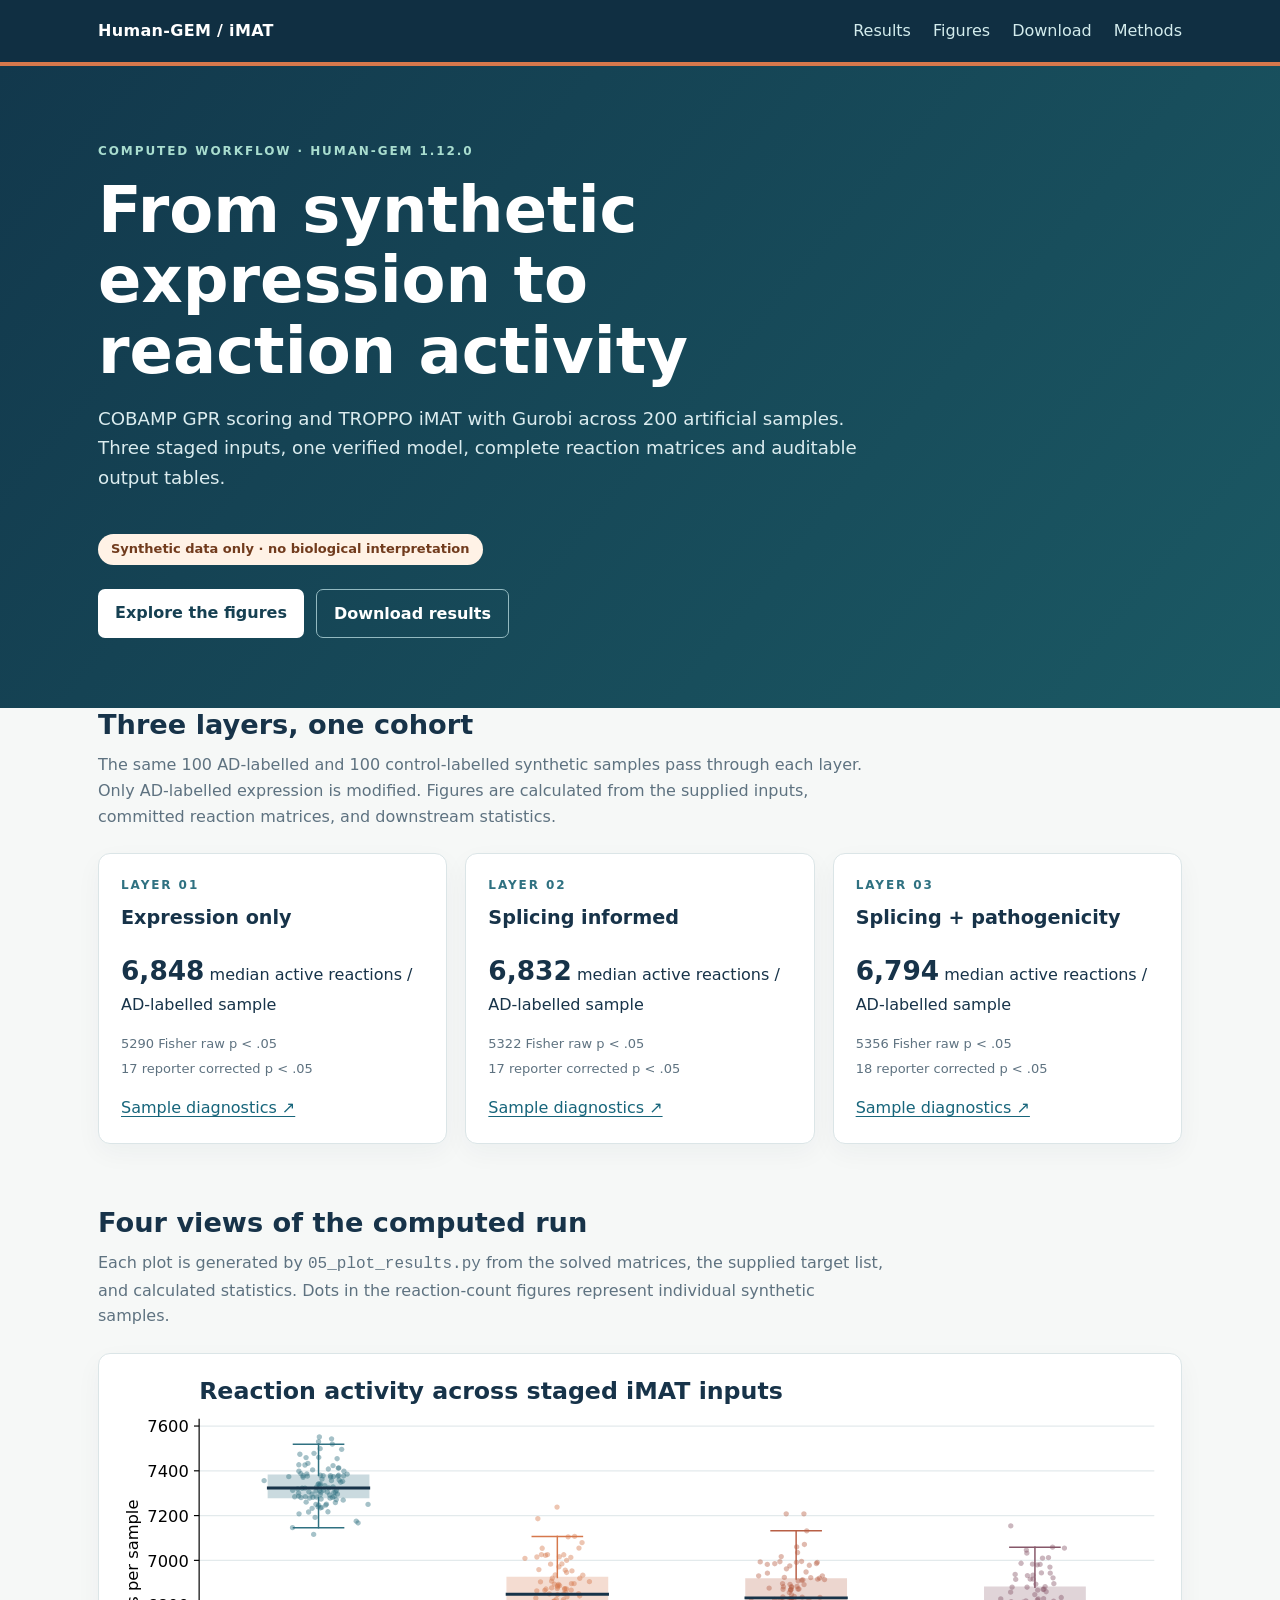
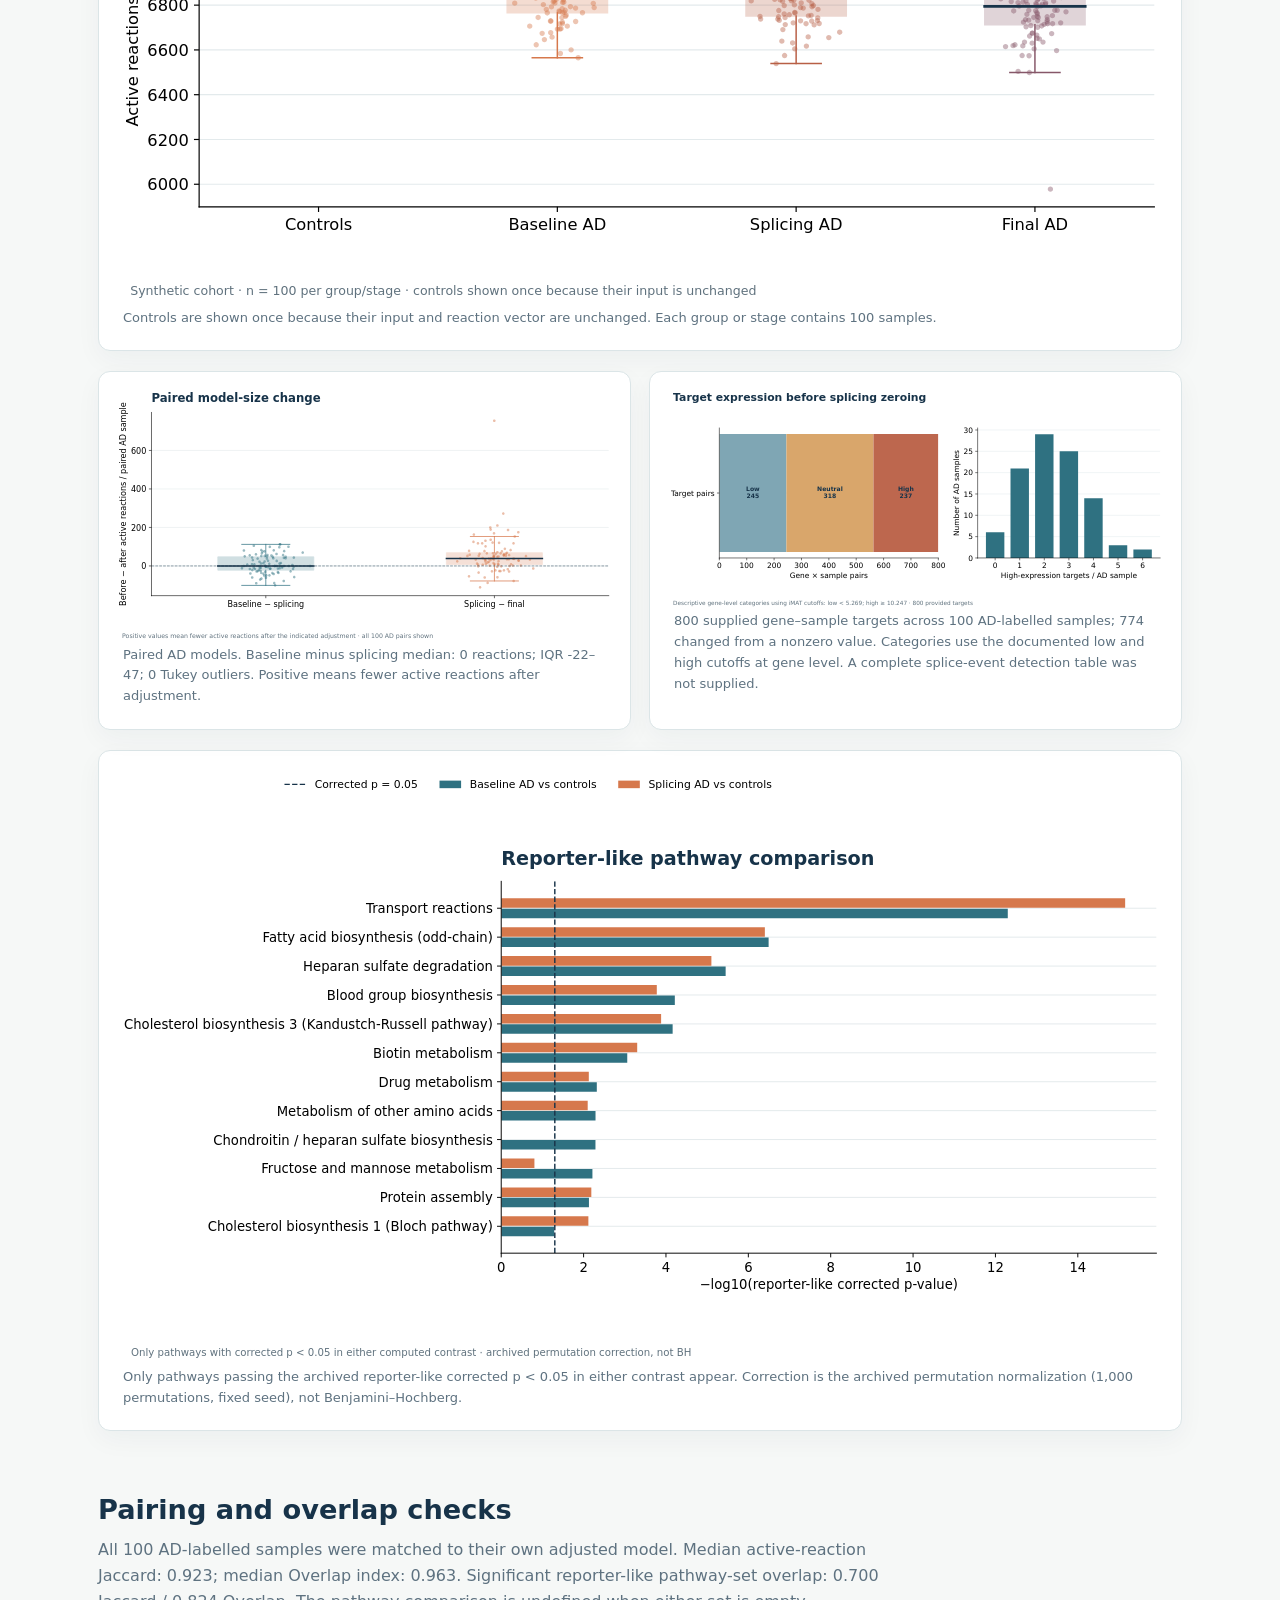
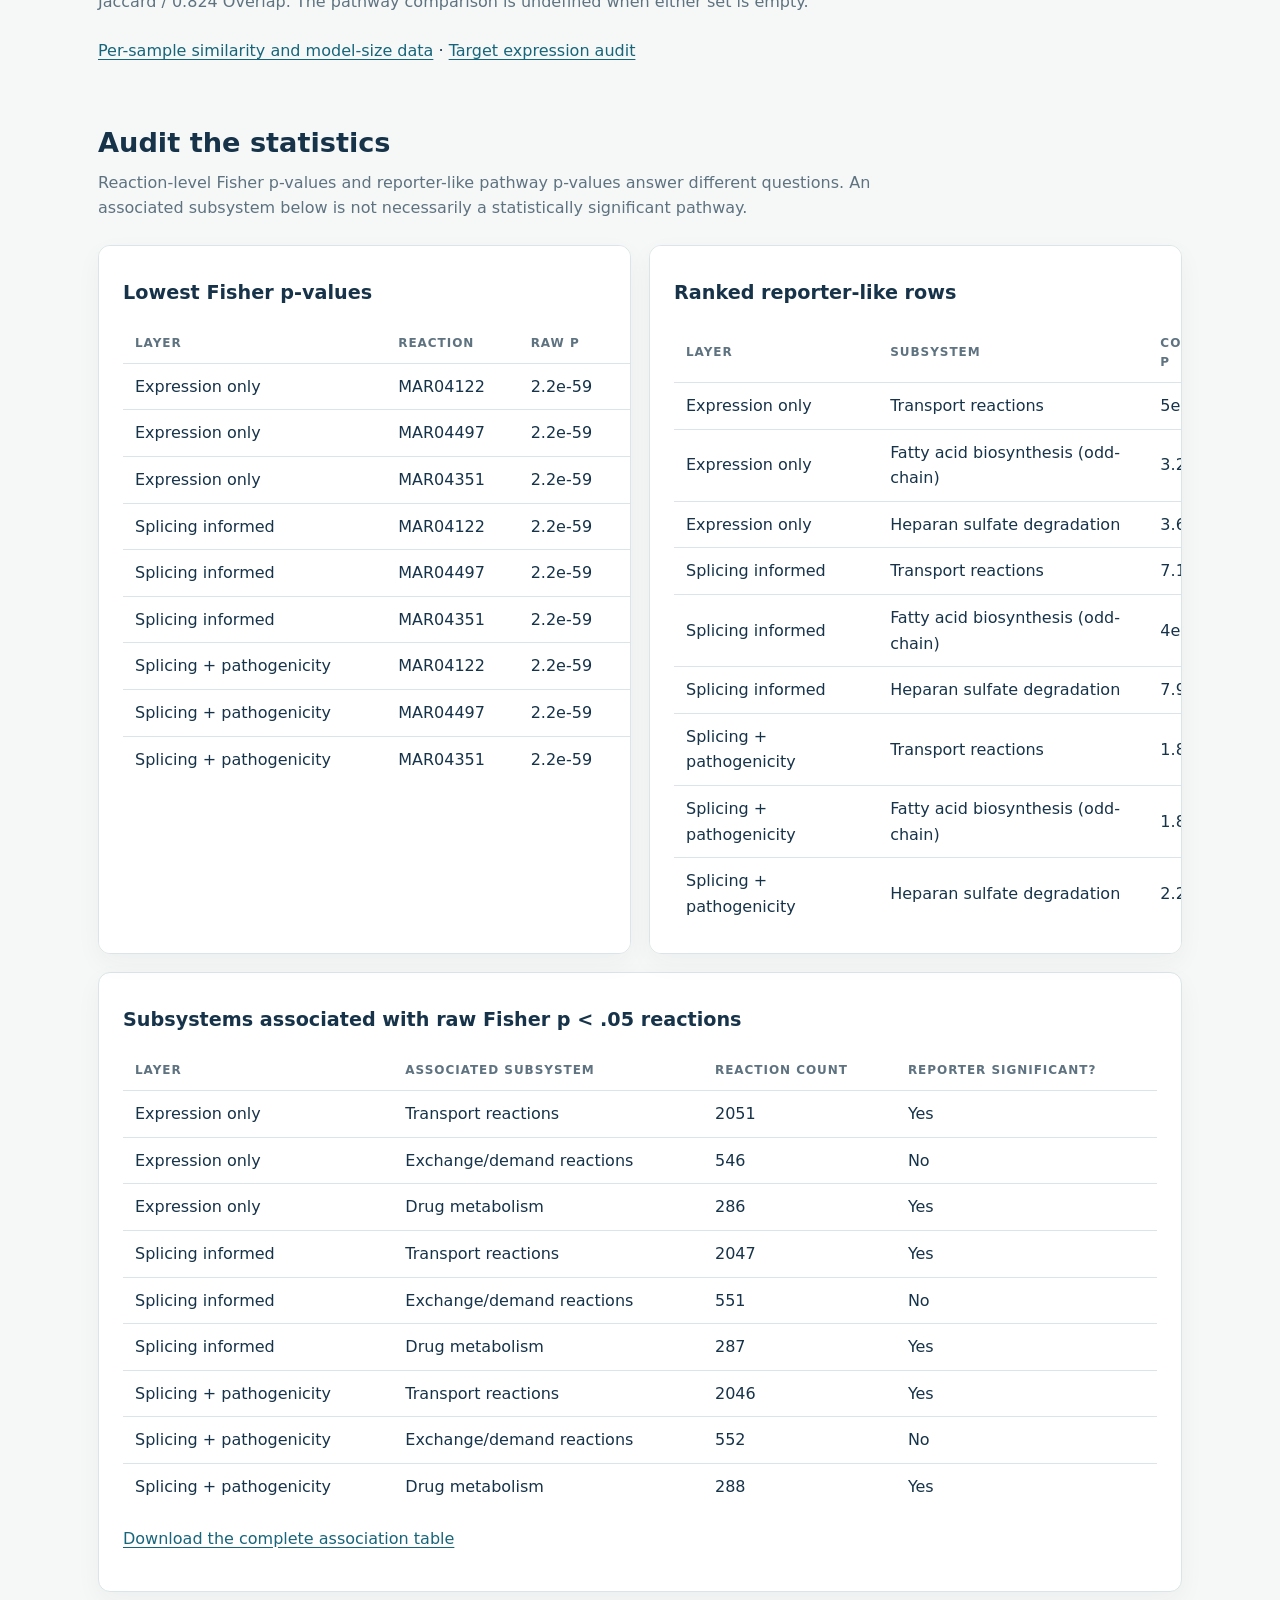
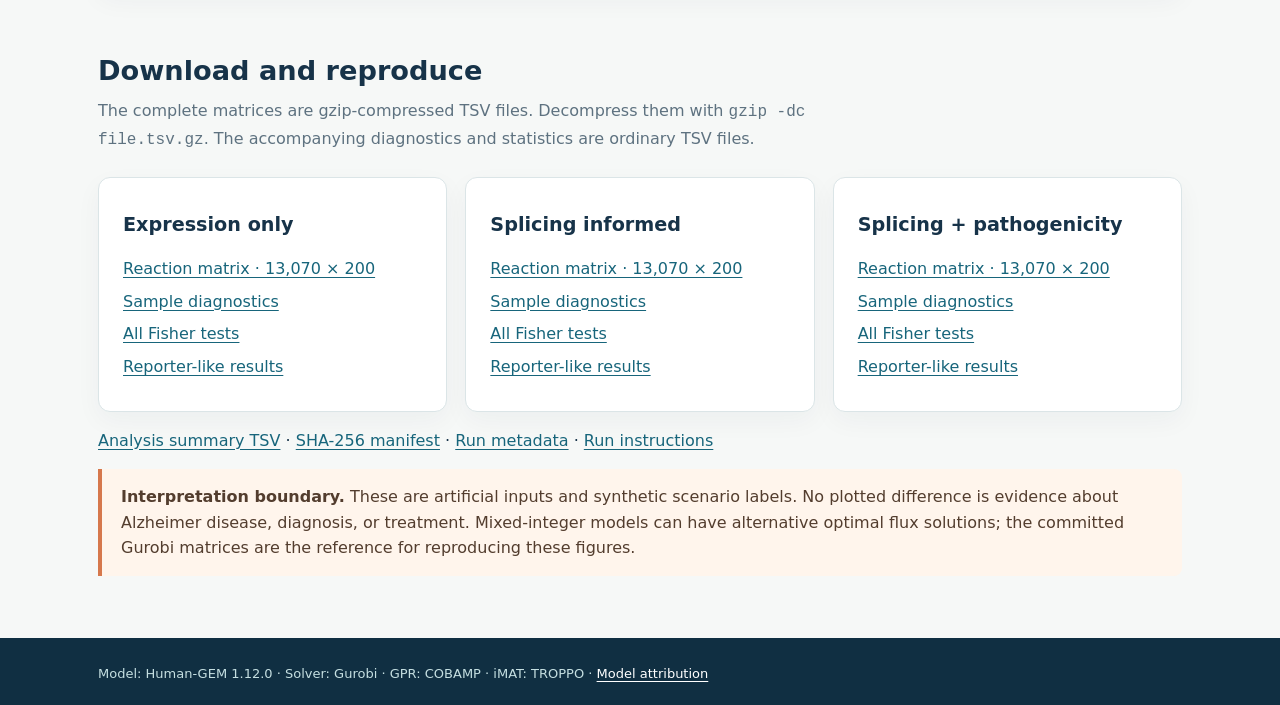
==== projects/synthetic-imat/index.html @ 5efac04b "Feature synthetic iMAT results and replace sample report links" ====
<!doctype html>
<html lang="en"><head><meta charset="utf-8"><meta name="viewport" content="width=device-width, initial-scale=1">
<meta name="description" content="Computed COBAMP and TROPPO iMAT outputs for a 200-sample synthetic cohort.">
<title>Three-layer iMAT | Synthetic cohort</title>
<style>
:root{--ink:#173349;--muted:#5e7280;--teal:#2f7181;--orange:#d6784c;--line:#dbe5e7;--paper:#f6f8f7}
*{box-sizing:border-box}html{scroll-behavior:smooth}body{margin:0;background:var(--paper);color:var(--ink);font:16px/1.6 system-ui,-apple-system,Segoe UI,sans-serif}
a{color:#17657b;text-underline-offset:3px}a:hover{color:#a54f2c}.wrap{max-width:1140px;margin:auto;padding:0 28px}
header{background:#102f42;color:white;padding:18px 0;border-bottom:4px solid var(--orange)}header .wrap{display:flex;justify-content:space-between;align-items:center;gap:20px}
header a{color:#d3eced;text-decoration:none}nav{display:flex;gap:22px}.brand{font-weight:750;letter-spacing:.02em}
.hero{background:linear-gradient(130deg,#12384c,#1b5964);color:white;padding:76px 0 70px}.eyebrow{text-transform:uppercase;letter-spacing:.16em;font-size:12px;font-weight:800;color:#a9ddcf}
h1{font-size:clamp(2.2rem,5vw,4.2rem);line-height:1.1;max-width:800px;margin:14px 0}.hero p{font-size:1.14rem;max-width:760px;color:#dbecef}
.pill{display:inline-block;background:#fff2e6;color:#713b1d;border-radius:50px;padding:5px 13px;font-size:13px;font-weight:750;margin:24px 0 0}
.actions{display:flex;flex-wrap:wrap;gap:12px;margin-top:24px}.button{display:inline-block;padding:11px 17px;border-radius:7px;background:white;color:#164052;font-weight:700;text-decoration:none}.button.alt{background:transparent;color:white;border:1px solid #93b9c0}
main{padding:42px 0 75px}section{margin:0 0 62px}h2{font-size:1.7rem;line-height:1.25;margin:0 0 10px}.intro{max-width:790px;color:var(--muted);margin:0 0 24px}
.cards{display:grid;grid-template-columns:repeat(3,1fr);gap:18px}.result-card,.figure,.panel{background:white;border:1px solid var(--line);border-radius:12px;box-shadow:0 9px 26px #1733490b}
.result-card{padding:22px}.result-card .eyebrow{color:var(--teal);margin:0}h3{margin:8px 0 15px;font-size:1.2rem}.result-card strong{font-size:1.65rem}.mini{display:grid;gap:4px;font-size:13px;color:var(--muted);margin:16px 0}
.figure{padding:16px;margin:20px 0}.figure img{display:block;width:100%;height:auto}.figure figcaption{padding:0 8px 6px;color:var(--muted);font-size:13px}
.twocol{display:grid;grid-template-columns:1fr 1fr;gap:18px}.twocol .figure{margin:0}.panel{padding:24px}.table-wrap{overflow-x:auto}table{border-collapse:collapse;width:100%;min-width:600px}th,td{padding:10px 12px;border-bottom:1px solid var(--line);text-align:left}th{font-size:12px;text-transform:uppercase;letter-spacing:.08em;color:var(--muted)}td{font-variant-numeric:tabular-nums}tr:last-child td{border-bottom:0}
.download-grid{display:grid;grid-template-columns:repeat(3,1fr);gap:18px}.download-grid .panel a{display:block;margin:7px 0}.note{border-left:4px solid var(--orange);padding:15px 19px;background:#fff5ec;color:#533d2e;border-radius:0 8px 8px 0}
footer{padding:26px 0;background:#102f42;color:#c5dfe1;font-size:13px}footer a{color:white}
@media(max-width:850px){.cards,.download-grid,.twocol{grid-template-columns:1fr}header nav{display:none}.wrap{padding:0 18px}.hero{padding:52px 0}}
</style></head><body>
<header><div class="wrap"><div class="brand">Human-GEM / iMAT</div><nav><a href="#results">Results</a><a href="#figures">Figures</a><a href="#downloads">Download</a><a href="https://github.com/Bioinformatikci/bioinformatics-portfolio-projects/blob/main/splicing-pathogenicity-imat-demo/README.md">Methods</a></nav></div></header>
<div class="hero"><div class="wrap"><div class="eyebrow">Computed workflow · Human-GEM 1.12.0</div><h1>From synthetic expression to reaction activity</h1>
<p>COBAMP GPR scoring and TROPPO iMAT with Gurobi across 200 artificial samples. Three staged inputs, one verified model, complete reaction matrices and auditable output tables.</p>
<span class="pill">Synthetic data only · no biological interpretation</span>
<div class="actions"><a class="button" href="#figures">Explore the figures</a><a class="button alt" href="#downloads">Download results</a></div></div></div>
<main class="wrap"><section id="results"><h2>Three layers, one cohort</h2><p class="intro">The same 100 AD-labelled and 100 control-labelled synthetic samples pass through each layer. Only AD-labelled expression is modified. Figures are calculated from the supplied inputs, committed reaction matrices, and downstream statistics.</p><div class="cards"><article class='result-card'><p class='eyebrow'>Layer 01</p><h3>Expression only</h3><p><strong>6,848</strong> median active reactions / AD-labelled sample</p><div class='mini'><span>5290 Fisher raw p &lt; .05</span><span>17 reporter corrected p &lt; .05</span></div><a href='results/expression_only/sample_summary.tsv'>Sample diagnostics ↗</a></article><article class='result-card'><p class='eyebrow'>Layer 02</p><h3>Splicing informed</h3><p><strong>6,832</strong> median active reactions / AD-labelled sample</p><div class='mini'><span>5322 Fisher raw p &lt; .05</span><span>17 reporter corrected p &lt; .05</span></div><a href='results/splicing_informed/sample_summary.tsv'>Sample diagnostics ↗</a></article><article class='result-card'><p class='eyebrow'>Layer 03</p><h3>Splicing + pathogenicity</h3><p><strong>6,794</strong> median active reactions / AD-labelled sample</p><div class='mini'><span>5356 Fisher raw p &lt; .05</span><span>18 reporter corrected p &lt; .05</span></div><a href='results/splicing_pathogenicity_informed/sample_summary.tsv'>Sample diagnostics ↗</a></article></div></section>
<section id="figures"><h2>Four views of the computed run</h2><p class="intro">Each plot is generated by <code>05_plot_results.py</code> from the solved matrices, the supplied target list, and calculated statistics. Dots in the reaction-count figures represent individual synthetic samples.</p>
<figure class="figure"><img src="figures/active_reactions.svg" alt="Active reaction count distributions for controls and three AD-labelled model stages"><figcaption>Controls are shown once because their input and reaction vector are unchanged. Each group or stage contains 100 samples.</figcaption></figure>
<div class="twocol"><figure class="figure"><img src="figures/paired_model_size.svg" alt="Within-sample changes in active reaction counts after splicing and pathogenicity adjustments"><figcaption>Paired AD models. Baseline minus splicing median: 0 reactions; IQR -22–47; 0 Tukey outliers. Positive means fewer active reactions after adjustment.</figcaption></figure>
<figure class="figure"><img src="figures/target_expression.svg" alt="Expression categories of provided splicing targets before zeroing"><figcaption>800 supplied gene–sample targets across 100 AD-labelled samples; 774 changed from a nonzero value. Categories use the documented low and high cutoffs at gene level. A complete splice-event detection table was not supplied.</figcaption></figure></div>
<figure class="figure"><img src="figures/reporter_pathways.svg" alt="Comparison of corrected reporter-like pathway statistics from baseline and splicing-adjusted models"><figcaption>Only pathways passing the archived reporter-like corrected p &lt; 0.05 in either contrast appear. Correction is the archived permutation normalization (1,000 permutations, fixed seed), not Benjamini–Hochberg.</figcaption></figure></section>
<section><h2>Pairing and overlap checks</h2><p class="intro">All 100 AD-labelled samples were matched to their own adjusted model. Median active-reaction Jaccard: 0.923; median Overlap index: 0.963. Significant reporter-like pathway-set overlap: 0.700 Jaccard / 0.824 Overlap. The pathway comparison is undefined when either set is empty.</p>
<p><a href="results/paired_reaction_metrics.tsv">Per-sample similarity and model-size data</a> · <a href="results/target_expression_categories.tsv">Target expression audit</a></p></section>
<section><h2>Audit the statistics</h2><p class="intro">Reaction-level Fisher p-values and reporter-like pathway p-values answer different questions. An associated subsystem below is not necessarily a statistically significant pathway.</p>
<div class="twocol"><div class="panel table-wrap"><h3>Lowest Fisher p-values</h3><table><thead><tr><th>Layer</th><th>Reaction</th><th>Raw p</th><th>BH p</th></tr></thead><tbody><tr><td>Expression only</td><td>MAR04122</td><td>2.2e-59</td><td>7.7e-58</td></tr><tr><td>Expression only</td><td>MAR04497</td><td>2.2e-59</td><td>7.7e-58</td></tr><tr><td>Expression only</td><td>MAR04351</td><td>2.2e-59</td><td>7.7e-58</td></tr><tr><td>Splicing informed</td><td>MAR04122</td><td>2.2e-59</td><td>9.5e-58</td></tr><tr><td>Splicing informed</td><td>MAR04497</td><td>2.2e-59</td><td>9.5e-58</td></tr><tr><td>Splicing informed</td><td>MAR04351</td><td>2.2e-59</td><td>9.5e-58</td></tr><tr><td>Splicing + pathogenicity</td><td>MAR04122</td><td>2.2e-59</td><td>1.3e-57</td></tr><tr><td>Splicing + pathogenicity</td><td>MAR04497</td><td>2.2e-59</td><td>1.3e-57</td></tr><tr><td>Splicing + pathogenicity</td><td>MAR04351</td><td>2.2e-59</td><td>1.3e-57</td></tr></tbody></table></div>
<div class="panel table-wrap"><h3>Ranked reporter-like rows</h3><table><thead><tr><th>Layer</th><th>Subsystem</th><th>Corrected p</th></tr></thead><tbody><tr><td>Expression only</td><td>Transport reactions</td><td>5e-13</td></tr><tr><td>Expression only</td><td>Fatty acid biosynthesis (odd-chain)</td><td>3.2e-07</td></tr><tr><td>Expression only</td><td>Heparan sulfate degradation</td><td>3.6e-06</td></tr><tr><td>Splicing informed</td><td>Transport reactions</td><td>7.1e-16</td></tr><tr><td>Splicing informed</td><td>Fatty acid biosynthesis (odd-chain)</td><td>4e-07</td></tr><tr><td>Splicing informed</td><td>Heparan sulfate degradation</td><td>7.9e-06</td></tr><tr><td>Splicing + pathogenicity</td><td>Transport reactions</td><td>1.8e-18</td></tr><tr><td>Splicing + pathogenicity</td><td>Fatty acid biosynthesis (odd-chain)</td><td>1.8e-07</td></tr><tr><td>Splicing + pathogenicity</td><td>Heparan sulfate degradation</td><td>2.2e-06</td></tr></tbody></table></div></div>
<div class="panel table-wrap" style="margin-top:18px"><h3>Subsystems associated with raw Fisher p &lt; .05 reactions</h3><table><thead><tr><th>Layer</th><th>Associated subsystem</th><th>Reaction count</th><th>Reporter significant?</th></tr></thead><tbody><tr><td>Expression only</td><td>Transport reactions</td><td>2051</td><td>Yes</td></tr><tr><td>Expression only</td><td>Exchange/demand reactions</td><td>546</td><td>No</td></tr><tr><td>Expression only</td><td>Drug metabolism</td><td>286</td><td>Yes</td></tr><tr><td>Splicing informed</td><td>Transport reactions</td><td>2047</td><td>Yes</td></tr><tr><td>Splicing informed</td><td>Exchange/demand reactions</td><td>551</td><td>No</td></tr><tr><td>Splicing informed</td><td>Drug metabolism</td><td>287</td><td>Yes</td></tr><tr><td>Splicing + pathogenicity</td><td>Transport reactions</td><td>2046</td><td>Yes</td></tr><tr><td>Splicing + pathogenicity</td><td>Exchange/demand reactions</td><td>552</td><td>No</td></tr><tr><td>Splicing + pathogenicity</td><td>Drug metabolism</td><td>288</td><td>Yes</td></tr></tbody></table><p><a href="results/fisher_subsystem_associations.tsv">Download the complete association table</a></p></div></section>
<section id="downloads"><h2>Download and reproduce</h2><p class="intro">The complete matrices are gzip-compressed TSV files. Decompress them with <code>gzip -dc file.tsv.gz</code>. The accompanying diagnostics and statistics are ordinary TSV files.</p>
<div class="download-grid"><div class="panel"><h3>Expression only</h3><a href="results/expression_only/reaction_activity_matrix.tsv.gz">Reaction matrix · 13,070 × 200</a><a href="results/expression_only/sample_summary.tsv">Sample diagnostics</a><a href="results/expression_only/fisher_all_reactions.tsv.gz">All Fisher tests</a><a href="results/expression_only/reporter_like_all_pathways.tsv">Reporter-like results</a></div><div class="panel"><h3>Splicing informed</h3><a href="results/splicing_informed/reaction_activity_matrix.tsv.gz">Reaction matrix · 13,070 × 200</a><a href="results/splicing_informed/sample_summary.tsv">Sample diagnostics</a><a href="results/splicing_informed/fisher_all_reactions.tsv.gz">All Fisher tests</a><a href="results/splicing_informed/reporter_like_all_pathways.tsv">Reporter-like results</a></div><div class="panel"><h3>Splicing + pathogenicity</h3><a href="results/splicing_pathogenicity_informed/reaction_activity_matrix.tsv.gz">Reaction matrix · 13,070 × 200</a><a href="results/splicing_pathogenicity_informed/sample_summary.tsv">Sample diagnostics</a><a href="results/splicing_pathogenicity_informed/fisher_all_reactions.tsv.gz">All Fisher tests</a><a href="results/splicing_pathogenicity_informed/reporter_like_all_pathways.tsv">Reporter-like results</a></div></div>
<p><a href="results/analysis_summary.tsv">Analysis summary TSV</a> · <a href="manifest.sha256">SHA-256 manifest</a> · <a href="run_metadata.json">Run metadata</a> · <a href="https://github.com/Bioinformatikci/bioinformatics-portfolio-projects/blob/main/splicing-pathogenicity-imat-demo/README.md">Run instructions</a></p>
<div class="note"><strong>Interpretation boundary.</strong> These are artificial inputs and synthetic scenario labels. No plotted difference is evidence about Alzheimer disease, diagnosis, or treatment. Mixed-integer models can have alternative optimal flux solutions; the committed Gurobi matrices are the reference for reproducing these figures.</div></section></main>
<footer><div class="wrap">Model: Human-GEM 1.12.0 · Solver: Gurobi · GPR: COBAMP · iMAT: TROPPO · <a href="https://github.com/Bioinformatikci/bioinformatics-portfolio-projects/blob/main/splicing-pathogenicity-imat-demo/third_party_licenses/Human-GEM-CC-BY-4.0.md">Model attribution</a></div></footer>
</body></html>
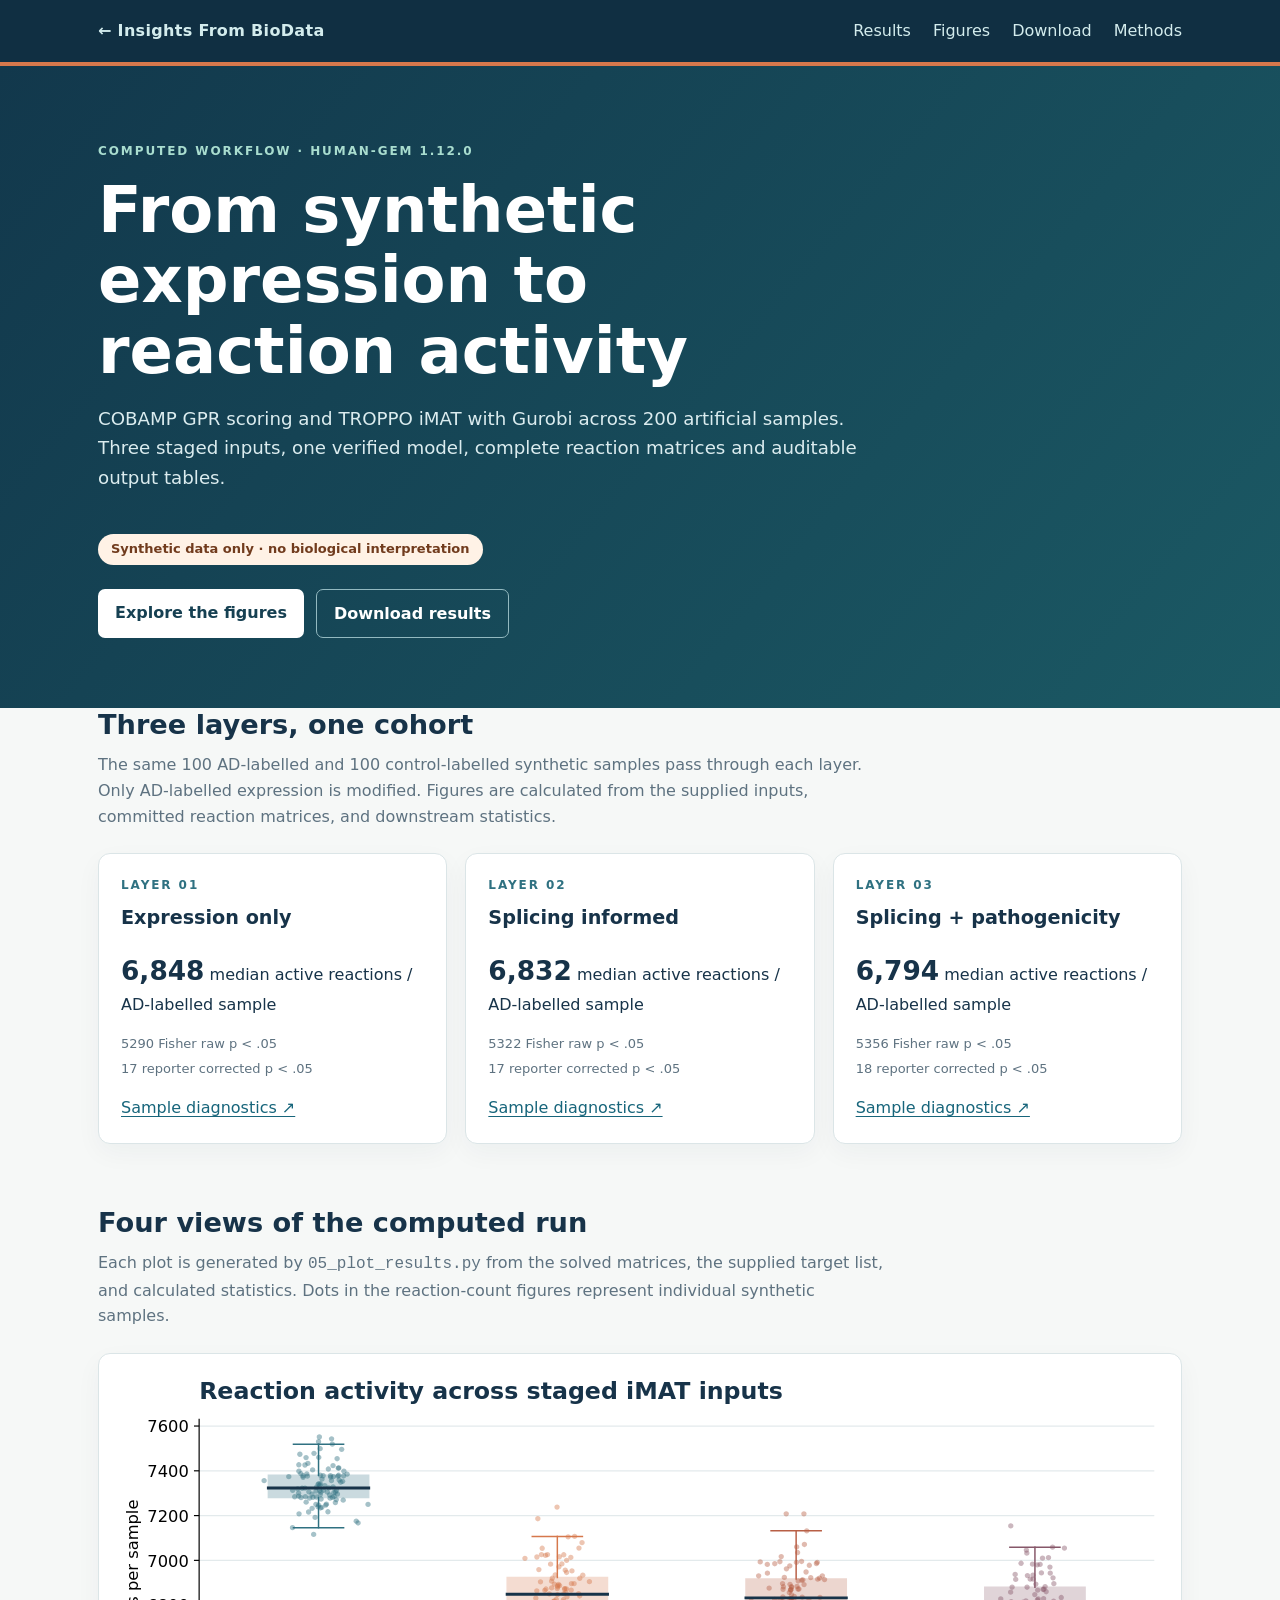
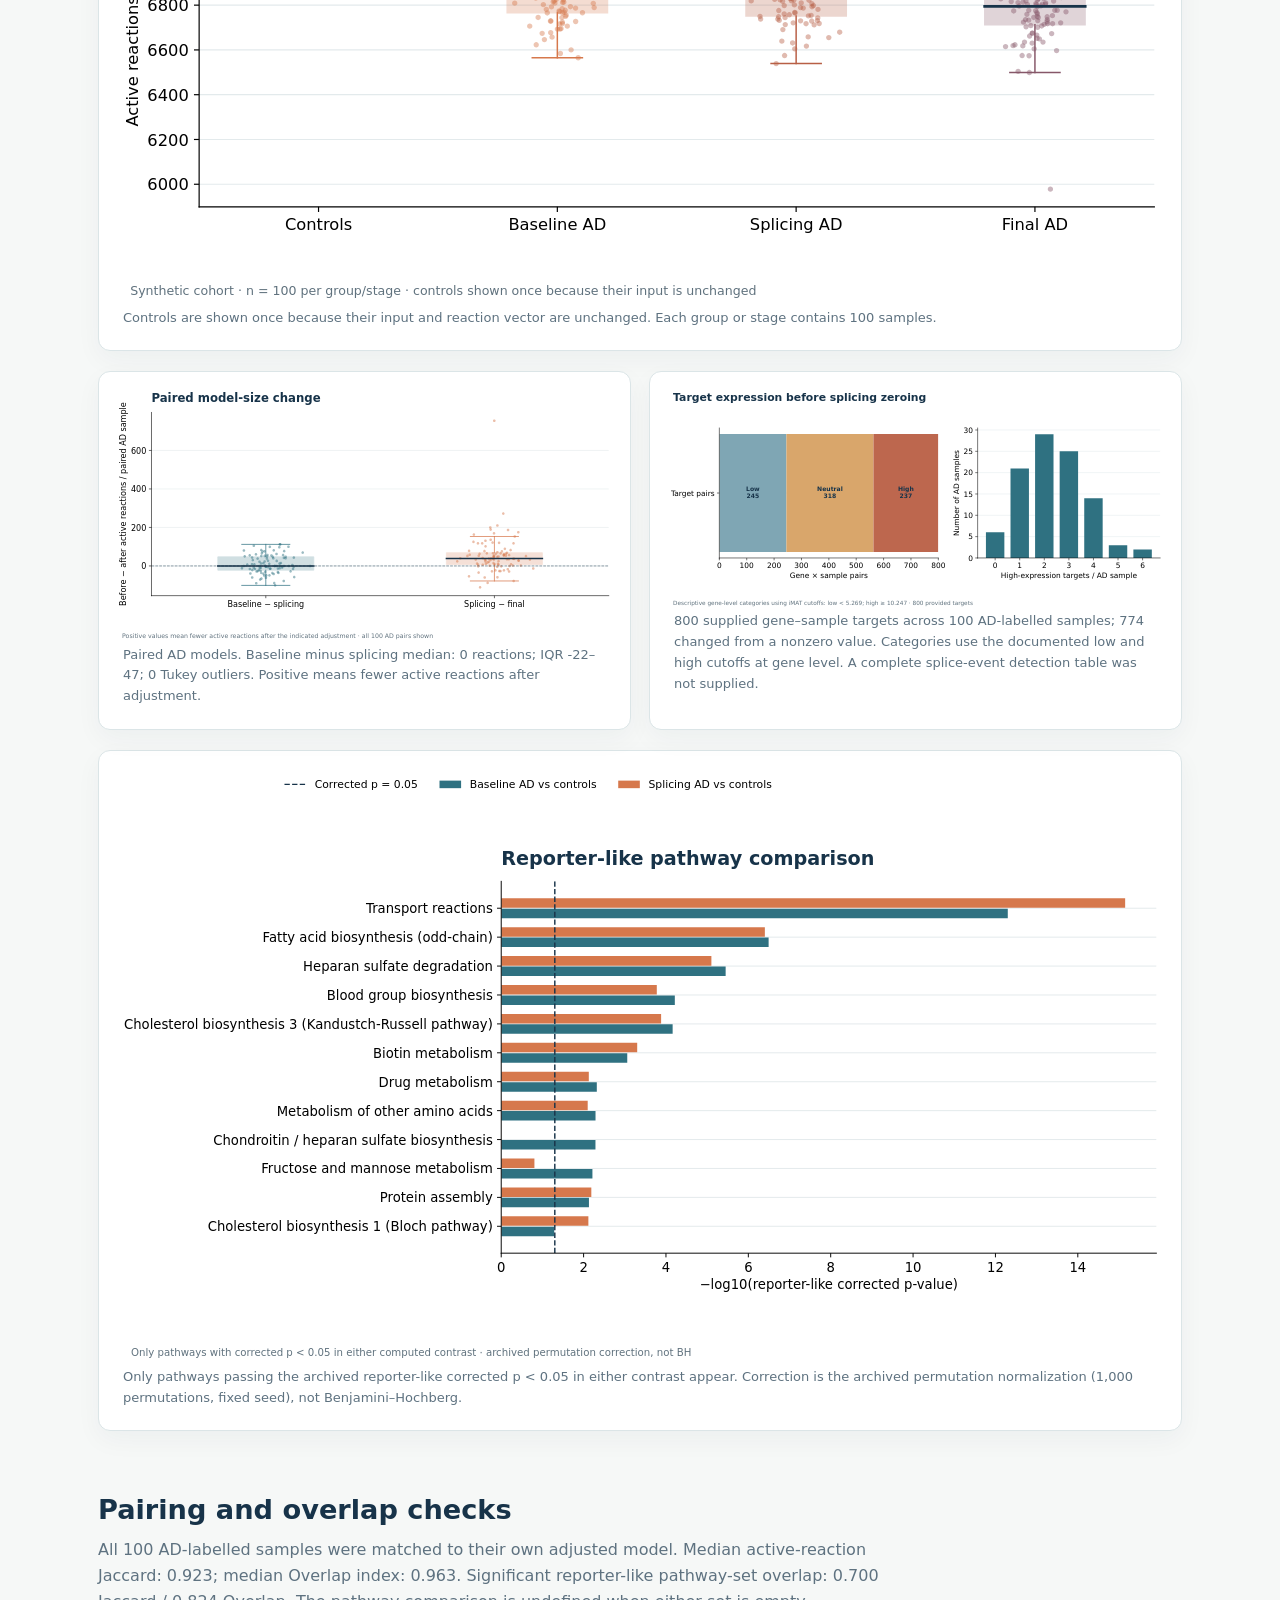
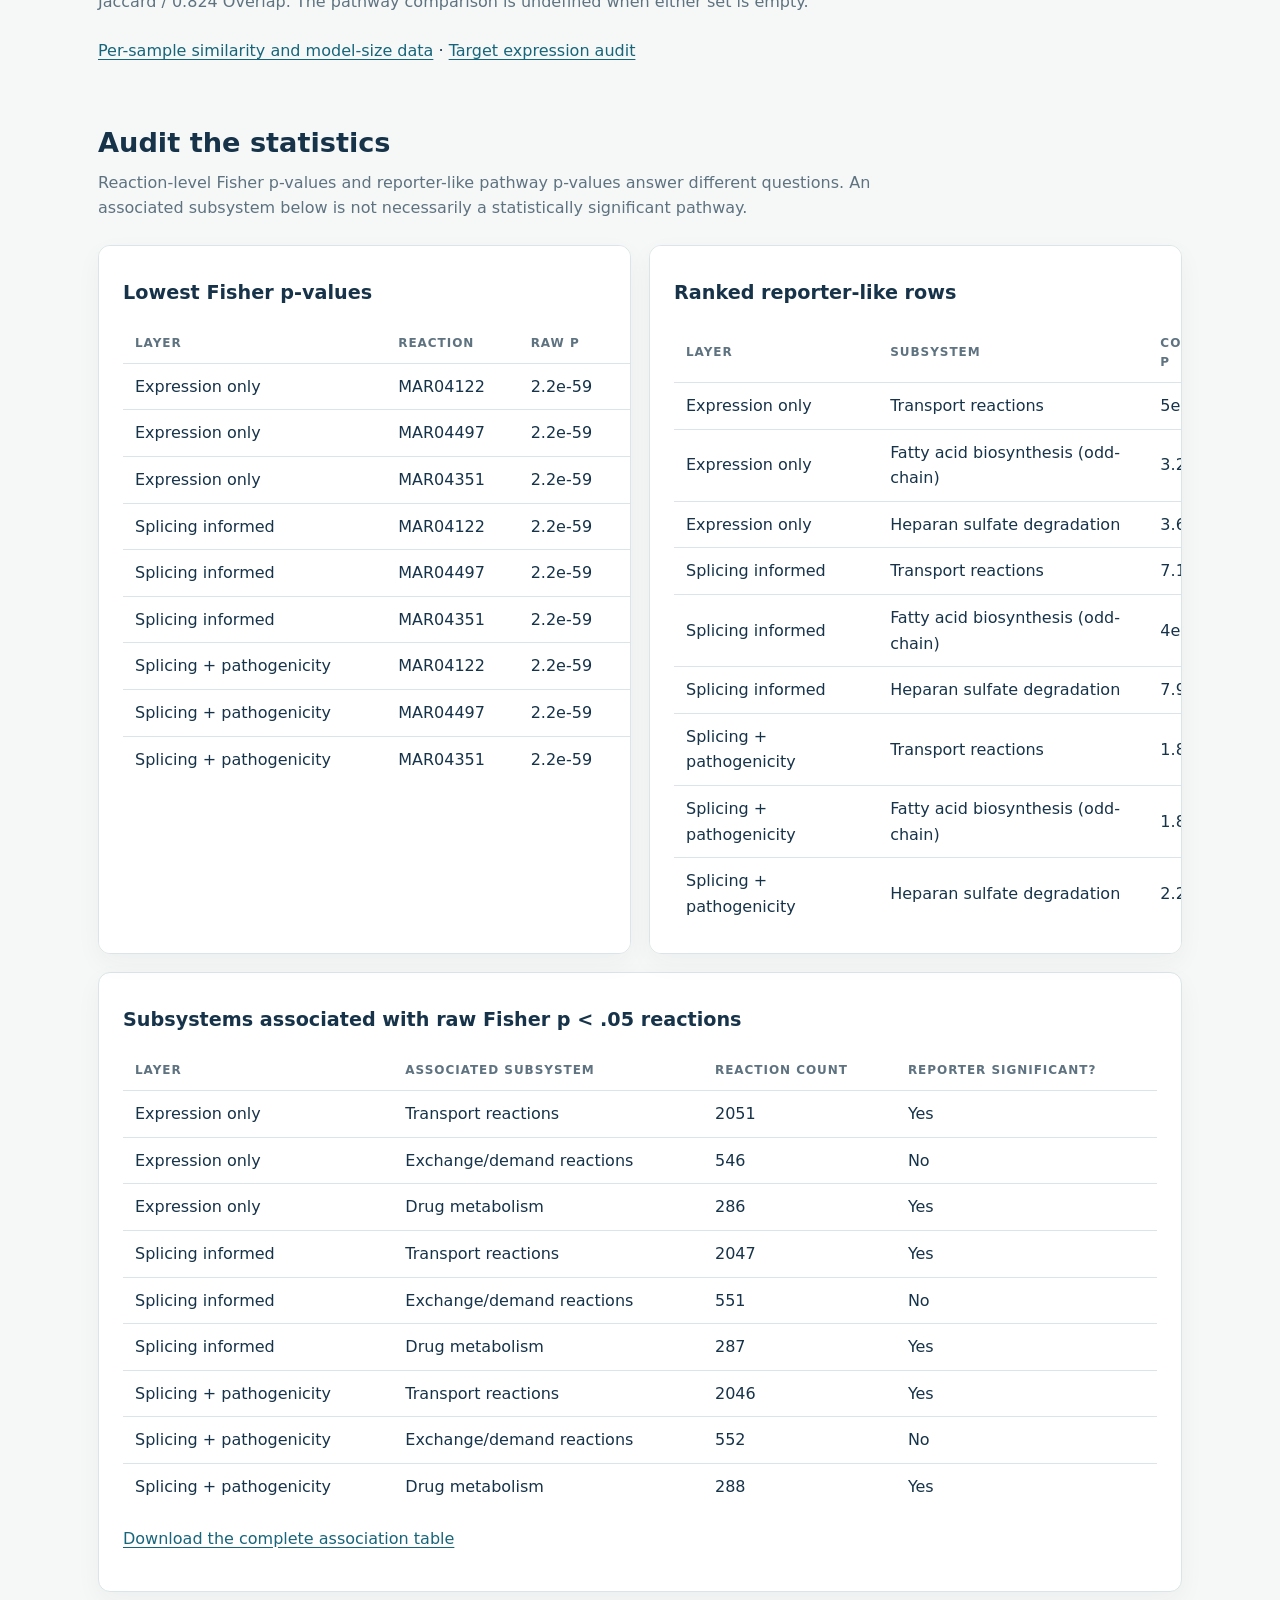
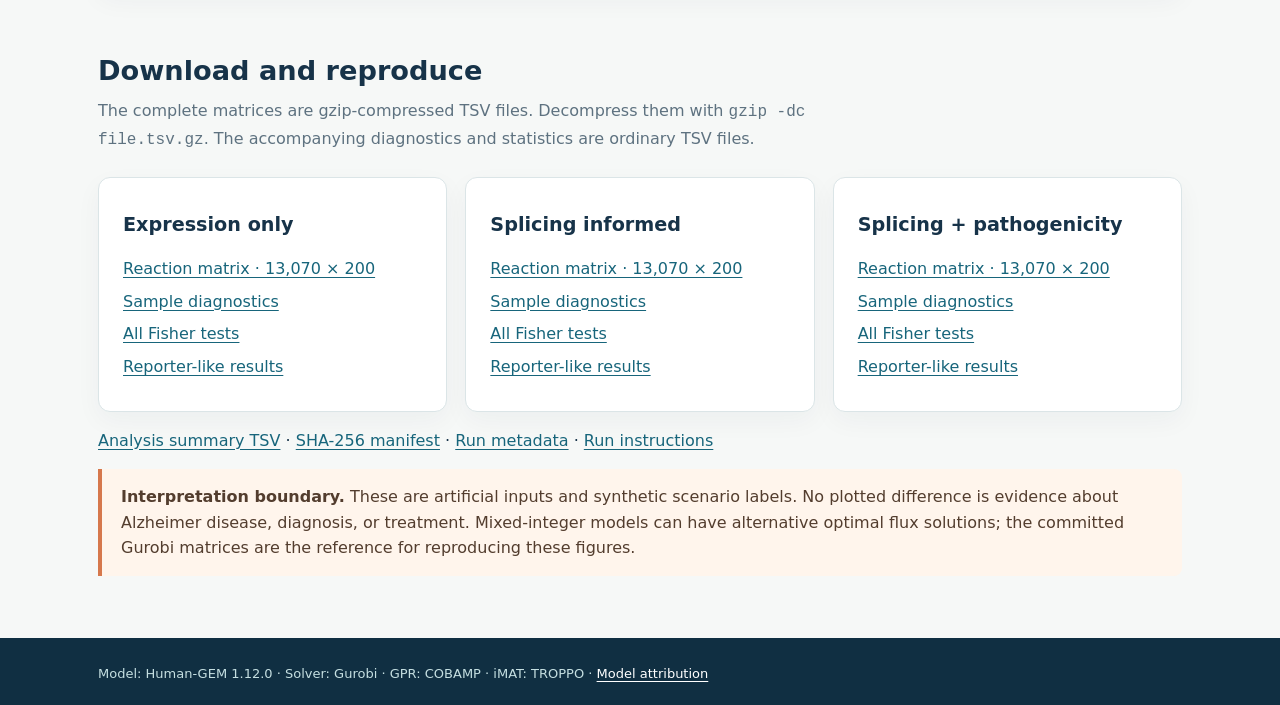
==== commit a8653270: "Refine site copy, layout, and search metadata Co-Authored-By: Claude Opus 5.5 <noreply@anthropic.com" ====
--- a/projects/synthetic-imat/index.html
+++ b/projects/synthetic-imat/index.html
@@ -2,6 +2,7 @@
 <html lang="en"><head><meta charset="utf-8"><meta name="viewport" content="width=device-width, initial-scale=1">
 <meta name="description" content="Computed COBAMP and TROPPO iMAT outputs for a 200-sample synthetic cohort.">
 <title>Three-layer iMAT | Synthetic cohort</title>
+<link rel="icon" href="../../assets/favicon.svg" type="image/svg+xml">
 <style>
 :root{--ink:#173349;--muted:#5e7280;--teal:#2f7181;--orange:#d6784c;--line:#dbe5e7;--paper:#f6f8f7}
 *{box-sizing:border-box}html{scroll-behavior:smooth}body{margin:0;background:var(--paper);color:var(--ink);font:16px/1.6 system-ui,-apple-system,Segoe UI,sans-serif}
@@ -21,7 +22,7 @@
 footer{padding:26px 0;background:#102f42;color:#c5dfe1;font-size:13px}footer a{color:white}
 @media(max-width:850px){.cards,.download-grid,.twocol{grid-template-columns:1fr}header nav{display:none}.wrap{padding:0 18px}.hero{padding:52px 0}}
 </style></head><body>
-<header><div class="wrap"><div class="brand">Human-GEM / iMAT</div><nav><a href="#results">Results</a><a href="#figures">Figures</a><a href="#downloads">Download</a><a href="https://github.com/Bioinformatikci/bioinformatics-portfolio-projects/blob/main/splicing-pathogenicity-imat-demo/README.md">Methods</a></nav></div></header>
+<header><div class="wrap"><a class="brand" href="../../index.html">&larr; Insights From BioData</a><nav><a href="#results">Results</a><a href="#figures">Figures</a><a href="#downloads">Download</a><a href="https://github.com/Bioinformatikci/bioinformatics-portfolio-projects/blob/main/splicing-pathogenicity-imat-demo/README.md">Methods</a></nav></div></header>
 <div class="hero"><div class="wrap"><div class="eyebrow">Computed workflow · Human-GEM 1.12.0</div><h1>From synthetic expression to reaction activity</h1>
 <p>COBAMP GPR scoring and TROPPO iMAT with Gurobi across 200 artificial samples. Three staged inputs, one verified model, complete reaction matrices and auditable output tables.</p>
 <span class="pill">Synthetic data only · no biological interpretation</span>
